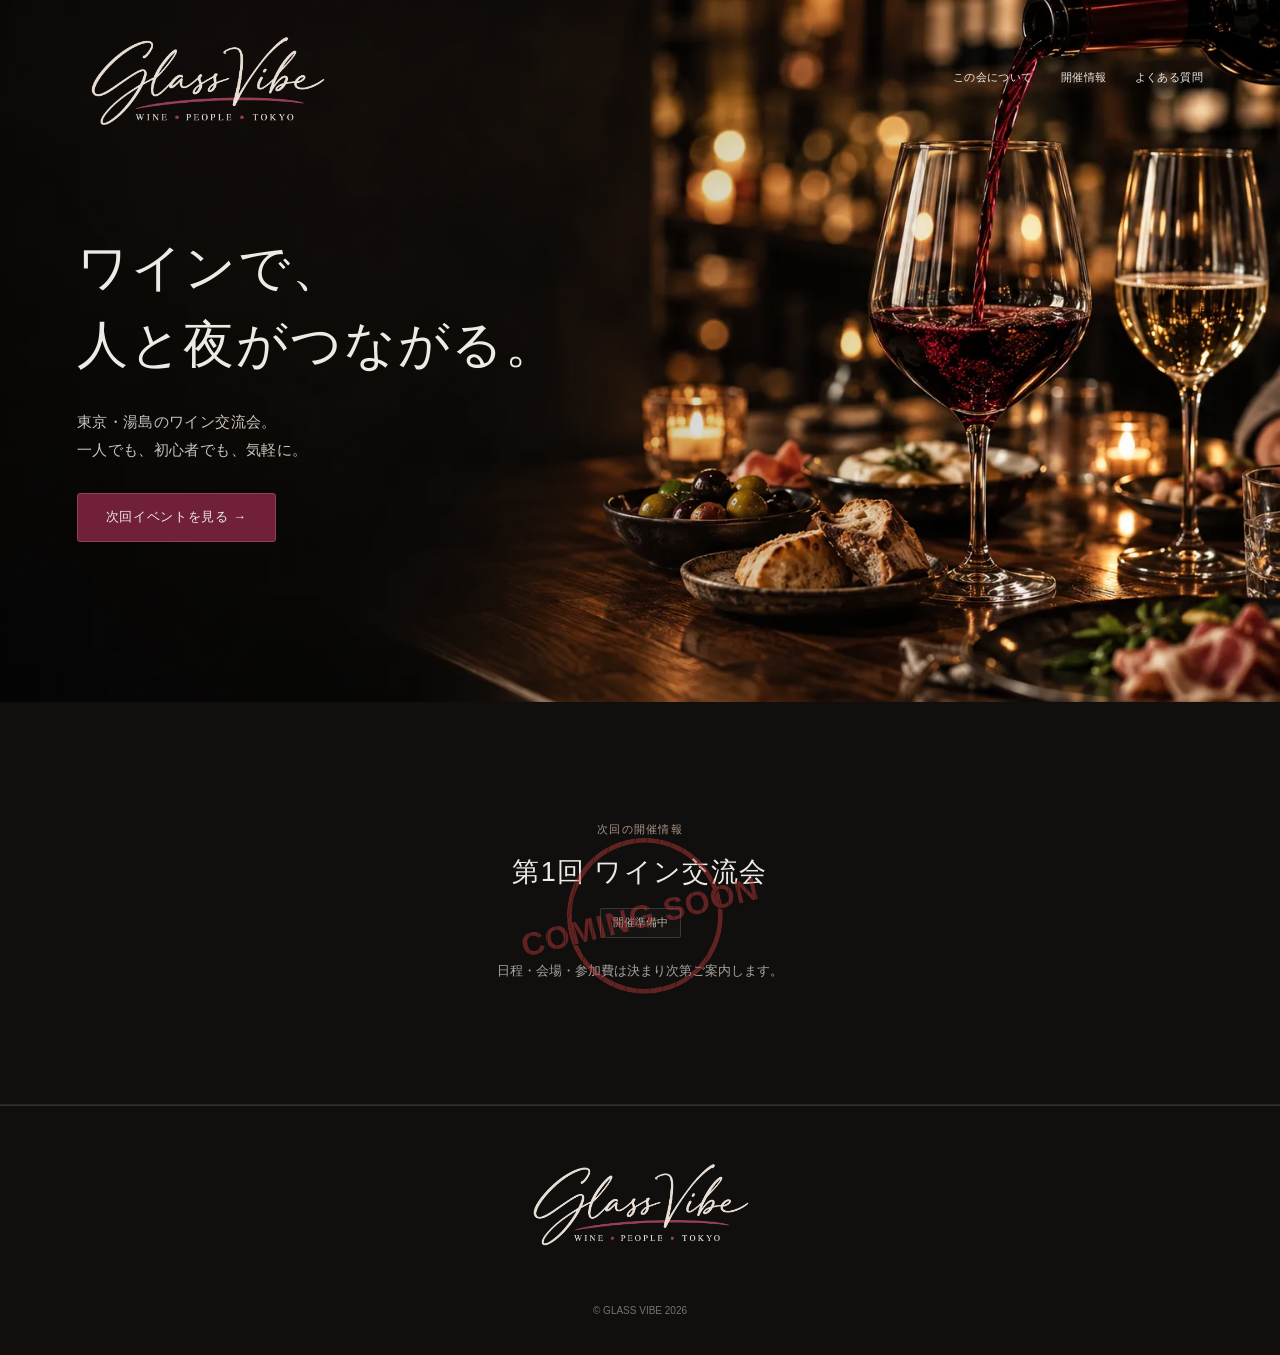
==== index.html @ 6ed811a8 "Add twelve-second five-photo hero film with mobile source and playback control" ====
<!doctype html>
<html lang="ja">
<head>
  <meta charset="utf-8">
  <meta name="viewport" content="width=device-width, initial-scale=1">
  <title>GLASS VIBE | Wine · People · Tokyo</title>
  <meta name="description" content="ワインをきっかけに、人と夜がつながる。東京発のワインコミュニティ「GLASS VIBE」。Wine, People, Tokyo.">
  <meta name="theme-color" content="#0B0B0C">
  <meta property="og:title" content="GLASS VIBE | Wine · People · Tokyo">
  <meta property="og:description" content="ワインをきっかけに、人と夜がつながる。東京発のワインコミュニティ「GLASS VIBE」。Wine, People, Tokyo.">
  <meta property="og:type" content="website">
  <meta property="og:site_name" content="GLASS VIBE">
  <meta property="og:url" content="https://jugged1984-sketch.github.io/glass-vibe/">
  <meta property="og:image" content="https://jugged1984-sketch.github.io/glass-vibe/assets/images/glass-vibe-social.jpg">
  <meta property="og:image:width" content="1200">
  <meta property="og:image:height" content="630">
  <meta property="og:image:alt" content="Glass Vibe — Wine · People · Tokyo。ワインと暖かな灯り。">
  <meta name="twitter:card" content="summary_large_image">
  <meta name="twitter:image" content="https://jugged1984-sketch.github.io/glass-vibe/assets/images/glass-vibe-social.jpg">
  <link rel="icon" href="assets/icons/favicon.svg" type="image/svg+xml">
  <link rel="stylesheet" href="styles.css?v=9ba8e5c15f">
  <script src="data/events.js?v=b53b542b74" defer></script>
  <script src="script.js?v=bb98aebdf2" defer></script>
</head>
<body>
  <a class="skip-link" href="#main">本文へ移動</a>
  <header class="site-header" id="top">
    <a class="header-wordmark" href="index.html" aria-label="GLASS VIBE ホーム">
      <img class="signature-logo" src="assets/logo/glass-vibe-signature.png?v=bbfdf1d940" alt="Glass Vibe — Wine · People · Tokyo" width="1774" height="887">
    </a>
    <nav class="desktop-nav" aria-label="メインナビゲーション">
      <a href="about.html">この会について</a><a href="#events">開催情報</a><a href="faq.html">よくある質問</a>
    </nav>
    <button class="menu-toggle" type="button" aria-expanded="false" aria-controls="mobile-menu"><span class="menu-button-label">MENU</span><i aria-hidden="true"></i></button>
    <nav class="mobile-menu" id="mobile-menu" aria-label="モバイルナビゲーション" hidden><p class="menu-caption">EXPLORE GLASS VIBE</p><a href="about.html"><span><small>01 / ABOUT</small><span>この会について</span></span><i aria-hidden="true">↗</i></a><a href="index.html#events"><span><small>02 / EVENT</small><span>開催情報</span></span><i aria-hidden="true">↗</i></a><a href="faq.html"><span><small>03 / FAQ</small><span>参加について</span></span><i aria-hidden="true">↗</i></a><p class="menu-note">WINE · PEOPLE · TOKYO</p></nav>
  </header>

  <main id="main">
    <section class="hero" aria-labelledby="hero-title">
      <div class="hero-art" role="img" aria-label="ワインと会話の時間をイメージした5つのシーン"><video class="hero-video" muted loop playsinline preload="metadata" poster="assets/images/wine-evening-mobile.webp" aria-hidden="true" data-desktop="assets/video/wine-stories.mp4" data-mobile="assets/video/wine-stories-mobile.mp4"></video></div><button class="video-toggle" type="button" aria-label="背景動画を一時停止" hidden>PAUSE Ⅱ</button>
      <div class="hero-content"><h1 class="jp-lead" id="hero-title">ワインで、<br>人と夜がつながる。</h1><p class="hero-description">東京・湯島のワイン交流会。<br>一人でも、初心者でも、気軽に。</p><div class="hero-actions"><a class="button" href="#events">次回イベントを見る →</a></div></div>
    </section>


    <section class="section event-section" id="events" aria-labelledby="event-heading">
      <div class="section-line"><p class="eyebrow">02 — NEXT EVENT</p><p class="micro">TOKYO / JAPAN</p></div>
      <div class="event-layout"><div class="event-photo" role="img" aria-label="グラスに注がれる赤ワインのイメージ"></div><div class="event-main"><p class="eyebrow">次回の開催情報</p><div class="event-announcement"><div class="coming-stamp" role="img" aria-label="COMING SOON"><span>COMING SOON</span></div><h2 id="event-heading">第1回 ワイン交流会</h2><div class="event-meta" id="event-meta"><p><span data-event="location">YUSHIMA / TOKYO</span></p></div><p class="status" data-event="status">開催準備中</p><p id="event-details" tabindex="-1">日程・会場・参加費は決まり次第ご案内します。</p></div></div></div></section>


  </main>

  <footer><div class="footer-brand"><a class="footer-home" href="index.html" aria-label="GLASS VIBE トップへ戻る"><img class="signature-logo" src="assets/logo/glass-vibe-signature.png?v=bbfdf1d940" alt="Glass Vibe — Wine · People · Tokyo" width="1774" height="887"></a></div><nav class="external-links" aria-label="関連リンク" data-slot="external-links"></nav><p class="copyright">© GLASS VIBE 2026</p></footer>
  <div class="mobile-bar"><a href="#events">次回イベントを見る →</a></div>
</body>
</html>
---- styles.css ----
:root{--black:#100f0e;--white:#f4ede2;--burgundy:#641329;--silver:#c7b8a5;--line:#ffffff26;--pad:clamp(24px,6vw,96px);--serif:Georgia,'Yu Mincho',serif;--jp:'Yu Mincho','Hiragino Mincho ProN',serif;--sans:'Yu Gothic',sans-serif}*{box-sizing:border-box}html{scroll-behavior:smooth;scroll-padding-top:30px}body{margin:0;background:var(--black);color:var(--white);font:16px/1.9 var(--sans)}a{color:inherit;text-decoration:none}button{font:inherit}img{max-width:100%}a:focus-visible,button:focus-visible{outline:2px solid #d6b78f;outline-offset:5px}.skip-link{position:fixed;z-index:100;top:8px;left:8px;background:#fff;color:#111;padding:10px;transform:translateY(-160%)}.skip-link:focus{transform:none}.site-header{position:absolute;z-index:30;top:0;width:100%;padding:30px var(--pad);display:flex;justify-content:space-between;align-items:center}.header-wordmark{display:flex;flex-direction:column;gap:5px}.header-wordmark span{font:30px/1.2 var(--serif);letter-spacing:.2em;text-transform:uppercase}.header-wordmark small{font:9px var(--serif);letter-spacing:.32em;color:#d8b38a}.desktop-nav{display:flex;gap:28px;font:11px var(--serif);letter-spacing:.12em}.desktop-nav a:hover,.text-link:hover{color:#e3bb91}.menu-toggle,.mobile-menu{display:none}.hero{position:relative;min-height:700px;height:85svh;max-height:920px;display:flex;align-items:center;padding:150px var(--pad) 80px;isolation:isolate}.hero-art{position:absolute;inset:0;z-index:-2;background:url('assets/images/wine-evening.webp') center 55%/cover no-repeat}.hero:after{content:'';position:absolute;inset:0;z-index:-1;background:linear-gradient(90deg,#09090966,transparent 85%)}.hero-content{max-width:850px}.eyebrow{font:11px var(--serif);letter-spacing:.32em;color:#d7ad82}.hero-content>.eyebrow{margin:0 0 30px}.jp-lead{font:400 clamp(36px,4.3vw,68px)/1.6 var(--jp);letter-spacing:.035em;margin:0 0 24px}.hero-description{font:18px/2 var(--jp);letter-spacing:.07em}.hero-actions{display:flex;gap:30px;align-items:center;margin-top:36px}.button{display:inline-flex;justify-content:center;align-items:center;min-height:54px;padding:12px 30px;border:1px solid #a05666;border-radius:5px;background:linear-gradient(110deg,#69132c,#440d1d);font:15px/1.6 var(--jp);letter-spacing:.07em;transition:background .2s,transform .2s}.button:hover{background:#82213d;transform:translateY(-2px)}.text-link{font:13px var(--jp);padding-bottom:8px;border-bottom:1px solid #bc9971}.welcome-strip{display:flex;background:#efe5d8;color:#45382d;padding:20px var(--pad);justify-content:center}.welcome-strip span{width:33.33%;text-align:center;font:14px var(--jp);letter-spacing:.12em}.welcome-strip span+span{border-left:1px solid #b9a58e}.section{padding:90px var(--pad);border-bottom:1px solid var(--line)}.section-line{display:flex;justify-content:space-between;align-items:center;margin-bottom:45px}.micro{font:10px var(--serif);letter-spacing:.2em;color:var(--silver)}.event-section{padding:0}.event-section>.section-line{display:none}.event-layout{display:grid;grid-template-columns:1fr 1fr;min-height:440px}.event-photo{background:url('assets/images/wine-evening.webp') 85% center/auto 145% no-repeat}.event-main{padding:60px clamp(28px,5vw,80px)}h2{font:400 clamp(32px,4vw,60px)/1.2 var(--serif);margin:20px 0 30px}h2 em{font-weight:400;color:#d2b18b}.event-main h2{font-size:clamp(29px,3vw,48px);letter-spacing:.05em}.event-meta{font:12px var(--serif);letter-spacing:.18em}.event-meta p{display:flex;gap:20px}.event-meta small{color:var(--silver)}.status{display:inline-block;border:1px solid #955266;border-radius:30px;padding:4px 18px;background:#52182a;font:12px/1.7 var(--jp)}#event-details{font:14px/2 var(--jp);color:#ddd1c2}.coming-soon-note{display:inline-block;border:1px solid #aa8b69;padding:10px 24px;font:13px/1.7 var(--jp);margin-top:12px;border-radius:4px}.about-grid,.founder-grid,.faq-grid{display:grid;grid-template-columns:1fr 1fr;gap:8vw}.jp-copy{max-width:530px;font-family:var(--jp)}.jp-copy p{margin:0 0 28px}.intro{font-size:24px}.experience-list{display:grid;grid-template-columns:repeat(3,1fr);gap:35px}.experience-row{padding:30px 0;border-top:1px solid var(--line)}.experience-row>span,.index,.scale,.role,.related{font-size:11px;letter-spacing:.15em;color:var(--silver)}.experience-row h3{font:42px var(--serif);margin:20px 0}.experience-row p,.style-list article>p:last-child{font:15px/2 var(--jp)}.orb{display:none}.styles>h2{max-width:700px}.style-list{display:grid;grid-template-columns:repeat(3,minmax(0,1fr));gap:40px}.style-list article{border-top:1px solid var(--line);padding-top:20px}.style-list h3{font:clamp(22px,2.6vw,40px) var(--serif);overflow-wrap:anywhere}.portrait{background:url('assets/images/wine-evening.webp') 90% center/cover;min-height:430px;display:flex;flex-direction:column;justify-content:end;padding:30px}.portrait span{font:60px var(--serif)}.portrait small{display:none}.founder-copy h2{font-size:45px}.founder blockquote{margin:30px 0;font:17px/2 var(--jp)}.past{display:none}.faq-grid>h2{margin-top:0}.faq-item{border-top:1px solid var(--line)}.faq-item:last-child{border-bottom:1px solid var(--line)}.faq-item h3{margin:0}.faq-item button{padding:22px 0;width:100%;border:0;background:none;color:var(--white);display:flex;text-align:left;justify-content:space-between;gap:20px;font-size:15px;cursor:pointer}.faq-item button span{flex-shrink:0}.faq-item button[aria-expanded=true] span{transform:rotate(45deg)}.faq-item [role=region]{font:14px/2 var(--jp);color:#cfc3b3;padding-bottom:18px}.instagram{display:none}.join{text-align:center;padding:90px var(--pad);background:radial-gradient(ellipse at center,#361520,#100f0e 75%)}.join h2{font-size:clamp(40px,6vw,70px)}.join .event-number{font:25px var(--serif);color:#c2a586}.join-sub,.tagline{font:italic 20px var(--serif)}.join .status{display:block;width:max-content;margin:30px auto}.join-copy>p:not([class]){font-family:var(--jp)}footer{padding:55px var(--pad);display:grid;grid-template-columns:2fr 1fr 1fr;gap:30px;border-top:1px solid var(--line)}.footer-brand p{font:25px var(--serif);letter-spacing:.15em}.footer-brand span,.footer-brand em{display:block;color:var(--silver);font:12px/2 var(--serif)}footer nav{display:flex;flex-direction:column;gap:10px;font:11px/1.8 var(--serif);letter-spacing:.1em}.copyright{grid-column:1/-1;color:var(--silver);font-size:11px}.mobile-bar{display:none}.sr-only{position:absolute;width:1px;height:1px;overflow:hidden;clip:rect(0,0,0,0)}[hidden]{display:none!important}section{scroll-margin-top:20px}
@media(max-width:800px){body{padding-bottom:76px}.site-header{padding:24px;height:90px}.header-wordmark span{font-size:23px}.header-wordmark small{font-size:7px}.desktop-nav{display:none}.menu-toggle{display:flex;align-items:center;gap:8px;background:none;border:0;color:var(--white);font-size:10px;min-height:44px}.menu-toggle i{width:23px;height:14px;border-block:1px solid currentColor}.mobile-menu{display:flex;position:fixed;inset:90px 0 76px;background:#100f0efa;padding:30px;flex-direction:column;gap:22px;overflow:auto;font:24px var(--serif)}.hero{height:auto;max-height:none;min-height:740px;padding:360px 24px 42px;align-items:end}.hero-art{background-position:76% top;background-size:auto 65%}.hero:after{background:linear-gradient(0deg,#100f0e 15%,#100f0ef2 37%,#100f0e00 80%)}.hero-content>.eyebrow{display:none}.jp-lead{font-size:clamp(28px,7.8vw,47px);line-height:1.6;margin-bottom:18px;letter-spacing:0}.hero-description{font-size:14px;letter-spacing:.025em}.hero-actions{flex-direction:column;gap:22px;margin-top:25px;align-items:stretch}.hero-actions .text-link{align-self:center}.welcome-strip{padding:20px 10px}.welcome-strip span{font-size:11px;letter-spacing:.02em}.section{padding:65px 24px}.section-line{margin-bottom:35px}.micro{display:none}.event-section{padding:0}.event-layout{display:block}.event-photo{height:220px;background-size:cover;background-position:80% 67%}.event-main{padding:35px 24px 45px}.event-main h2{font-size:30px}.about-grid,.founder-grid,.faq-grid{display:block}.about h2{font-size:40px;margin:0 0 35px}.intro{font-size:21px}.experience-list,.style-list{display:block}.experience-row{padding:25px 0}.experience-row h3{font-size:36px}.style-list article{padding-bottom:25px}.style-list h3{font-size:32px}.portrait{min-height:250px;margin-bottom:35px}.founder-copy h2{font-size:36px}.faq-grid>h2{font-size:40px;margin-bottom:35px}.join{padding:70px 24px}.join h2{font-size:48px}footer{display:block;padding:35px 24px}footer nav{margin:30px 0}.mobile-bar{display:block;position:fixed;z-index:50;bottom:0;left:0;right:0;padding:10px 16px calc(10px + env(safe-area-inset-bottom));background:#100f0ef5;border-top:1px solid var(--line)}.mobile-bar>a{display:block;text-align:center;padding:13px;border:1px solid #9b485e;border-radius:5px;background:linear-gradient(110deg,#69132c,#440d1d);font:14px/1.6 var(--jp)}.button{width:100%;padding-inline:16px}.eyebrow{font-size:10px}h2{overflow-wrap:anywhere}}
@media(prefers-reduced-motion:reduce){html{scroll-behavior:auto}*{transition:none!important}}

/* Approved signature identity — concept 06 */
.signature-logo{display:block;width:260px;height:auto;max-width:100%;object-fit:contain}.header-wordmark{width:260px}.site-header{padding-top:12px;padding-bottom:12px}.footer-brand .signature-logo{width:300px;margin-bottom:10px}@media(max-width:800px){.header-wordmark{width:200px}.signature-logo{width:200px}.site-header{height:106px;padding-top:0;padding-bottom:0}.mobile-menu{top:106px}.footer-brand .signature-logo{width:260px}}

/* Simplified homepage */
.hero{height:78svh;min-height:610px;max-height:780px}.hero-actions{margin-top:28px}.hero-description{font-size:17px}.event-layout{grid-template-columns:1fr;min-height:0}.event-photo{display:none}.event-main{padding:48px var(--pad);max-width:900px}.event-main h2{font:400 32px/1.5 var(--jp);margin:14px 0}.event-meta{display:none}.event-main .status{margin:0 0 8px}.simple-about{max-width:790px}.simple-about h2,.faq-grid>h2{font:400 28px/1.6 var(--jp)}.simple-about>p{font:16px/2.1 var(--jp)}.simple-about .host-line{font:13px/2 var(--sans);color:var(--silver);margin-top:28px}.section{padding-top:60px;padding-bottom:60px}.faq-grid{grid-template-columns:1fr 2fr;gap:5vw}.copyright{margin-bottom:0}footer{padding-top:35px;padding-bottom:35px}@media(max-width:800px){.hero{height:auto;min-height:650px;padding-top:315px;padding-bottom:40px}.hero-description{font-size:14px}.hero-actions{margin-top:23px}.section{padding-top:42px;padding-bottom:42px}.event-main{padding:35px 24px}.event-main h2{font-size:25px}.simple-about h2,.faq-grid>h2{font-size:24px}.simple-about>p{font-size:15px}.simple-about br{display:none}.faq-grid{display:block}.faq-grid>h2{margin-bottom:25px}.desktop-nav{gap:20px}}

/* Contemporary typography and lighter interaction surfaces */
:root{--sans:"Helvetica Neue",Arial,"Hiragino Kaku Gothic ProN","Yu Gothic UI",Meiryo,sans-serif;--jp:var(--sans);--white:#eeeae5;--silver:#a5a09a;--burgundy:#6e2139}body{font-weight:400;-webkit-font-smoothing:antialiased}.jp-lead{font-family:var(--sans);font-weight:300;font-size:clamp(32px,4vw,60px);letter-spacing:.035em;line-height:1.5}.hero-description{font:400 15px/1.9 var(--sans);color:#c9c4bf;letter-spacing:.025em}.button,.mobile-bar>a{font-family:var(--sans);font-weight:400;letter-spacing:.05em;background:#702039;border-color:#914058;border-radius:3px}.button{font-size:13px;min-height:48px;padding:13px 28px}.desktop-nav,footer nav{font-family:var(--sans);font-size:11px;letter-spacing:.04em}.simple-about h2,.faq-grid>h2{font:400 25px/1.5 var(--sans);letter-spacing:.01em}.section-kicker{display:block;color:#a8968a;font:500 10px/1.5 var(--sans);letter-spacing:.22em;margin-bottom:14px}.simple-about>p{font:400 15px/2 var(--sans);color:#c8c3bd}.simple-about .host-line{font-size:11px;color:#938e89}.faq-item{border-color:#ffffff19}.faq-item:last-child{border-color:#ffffff19}.faq-item button{font:400 14px/1.8 var(--sans);padding:24px 0;letter-spacing:.015em;color:#dedbd6;align-items:center}.faq-item button:hover{color:#fff}.faq-item button span{position:relative;display:block;flex:0 0 16px;width:16px;height:16px;overflow:hidden;font-size:0;transition:transform .2s;color:#a7978d}.faq-item button span:before,.faq-item button span:after{content:'';position:absolute;background:currentColor;left:2px;top:7px;width:12px;height:1px}.faq-item button span:after{transform:rotate(90deg)}.faq-item button[aria-expanded=true] span{transform:rotate(45deg)}.faq-item [role=region]{font:400 13px/1.95 var(--sans);color:#a9a39b;padding:0 25px 22px 0}.event-main h2{font:400 27px/1.5 var(--sans)}.event-main>.eyebrow{font:400 11px/1.5 var(--sans);letter-spacing:.12em;color:#aa968a}.status{font:400 11px/1.6 var(--sans);background:#ffffff06;border:1px solid #ffffff26;color:#bdb1a6;padding:5px 12px;border-radius:2px}#event-details{font:400 13px/1.9 var(--sans);color:#a9a39c}.section{border-color:#ffffff16}.mobile-bar{background:#100f0ef5;border-top-color:#ffffff14}.mobile-bar>a{font-size:12px;padding:12px;min-height:44px;display:flex;align-items:center;justify-content:center}.copyright{font-size:10px;color:#77736e}.signature-logo{opacity:.96}@media(max-width:800px){.jp-lead{font-size:clamp(28px,7.5vw,42px);font-weight:300;line-height:1.6}.hero-description{font-size:13px;line-height:1.9}.simple-about h2,.faq-grid>h2{font-size:22px;font-weight:400}.simple-about>p{font-size:13px;line-height:2}.faq-item button{font-size:13px;font-weight:400;line-height:1.85;padding:23px 0;gap:20px}.faq-item [role=region]{font-size:12px}.faq-grid>h2{margin-bottom:28px}.event-main h2{font-size:23px}.section-kicker{font-size:9px;margin-bottom:12px}.section{padding:48px 26px}.mobile-bar{padding:10px 20px calc(10px + env(safe-area-inset-bottom))}.event-main{padding:38px 26px}}

/* Footer refinement */
.footer-brand .signature-logo{width:240px}footer .footer-navigation{gap:0;min-width:230px}footer .footer-navigation a{display:flex;align-items:center;justify-content:space-between;gap:24px;padding:16px 0;border-bottom:1px solid #ffffff16;transition:color .2s,border-color .2s}footer .footer-navigation a:first-child{border-top:1px solid #ffffff16}.footer-link-label{display:flex;align-items:center;gap:22px}.footer-link-label small{width:45px;color:#8f8177;font:400 9px/1.5 var(--sans);letter-spacing:.16em}.footer-link-label>span{font:400 12px/1.8 var(--sans);letter-spacing:.04em;color:#c9c4be}.footer-navigation a>span:last-child{font-size:15px;color:#9d8a7a;transition:transform .2s}.footer-navigation a:hover{border-color:#ffffff45}.footer-navigation a:hover>span:last-child{transform:translate(2px,-2px)}@media(max-width:800px){.footer-brand .signature-logo{width:208px}.footer-brand{margin-bottom:28px}footer .footer-navigation{margin:0 0 28px;max-width:360px}.footer-link-label>span{font-size:11px}.footer-link-label small{font-size:9px}.copyright{font-size:9px;line-height:1.8}}

/* Centered footer and dedicated FAQ navigation */
.footer-brand{display:flex;justify-content:center;align-items:center}.footer-brand .signature-logo{margin-inline:auto}footer{grid-template-columns:1fr;gap:20px}.footer-navigation{width:100%;max-width:480px;margin-inline:auto!important}.copyright{text-align:center}.faq-page{padding-top:150px;min-height:65vh}.faq-page .faq{border-top:1px solid var(--line)}.back-link{display:inline-block;margin:0 var(--pad) 35px;font:11px var(--sans);letter-spacing:.14em;color:var(--silver)}.menu-toggle{position:relative;z-index:61}.site-header:has(.menu-toggle[aria-expanded=true]){position:fixed;background:#100f0e;border-bottom:1px solid #ffffff12}.mobile-menu{z-index:60;background:#100f0e;font-family:var(--sans);padding:36px 26px 28px;gap:0}.menu-caption{font:400 9px/1.7 var(--sans);letter-spacing:.2em;color:#8f8177;margin:0 0 30px}.mobile-menu>a{display:flex;align-items:center;justify-content:space-between;border-top:1px solid #ffffff1b;padding:23px 0;gap:20px}.mobile-menu>a:nth-last-of-type(1){border-bottom:1px solid #ffffff1b}.mobile-menu>a>span{display:flex;flex-direction:column;gap:9px}.mobile-menu small{font:400 9px/1.5 var(--sans);letter-spacing:.17em;color:#968779}.mobile-menu a span span{font:400 18px/1.6 var(--sans);letter-spacing:.025em}.mobile-menu i{font:400 21px var(--sans);color:#a38f7f}.menu-note{margin-top:auto;padding-top:40px;font:400 9px/1.8 var(--sans);letter-spacing:.21em;color:#746b63}.menu-toggle[aria-expanded=true] i{height:1px;border:0;background:currentColor;transform:rotate(45deg)}.menu-toggle[aria-expanded=true] i:before{content:'';display:block;width:23px;height:1px;background:currentColor;transform:rotate(90deg)}@media(max-width:800px){.faq-page{padding-top:125px}.back-link{margin-left:26px;margin-bottom:25px}.footer-brand{margin-bottom:15px}footer{padding-top:38px;padding-bottom:30px}.mobile-menu{inset:106px 0 0;padding-bottom:100px}.mobile-menu a:hover{color:#fff;background:#ffffff03}}

.faq-grid>h1{font:400 25px/1.5 var(--sans);letter-spacing:.01em;margin:0 0 28px}@media(max-width:800px){.faq-grid>h1{font-size:22px}}

/* One event action on mobile: use the persistent bottom button. */
@media(max-width:800px){.hero-actions{display:none}}

.about-page .simple-about h1{font:400 25px/1.5 var(--sans);letter-spacing:.01em;margin:0 0 28px}.about-page .about{border-top:1px solid var(--line)}@media(max-width:800px){.about-page .simple-about h1{font-size:22px}}

/* Ink-stamp announcement */
.coming-stamp{position:relative;display:flex;align-items:center;justify-content:center;width:158px;height:108px;margin:20px 0 25px;color:#b93939;transform:rotate(-12deg);isolation:isolate}.coming-stamp:before{content:'';position:absolute;z-index:-1;width:102px;height:102px;left:28px;top:0;border:4px solid currentColor;border-radius:50%;mask-image:repeating-linear-gradient(117deg,#000 0 6px,#0009 6px 7px,#000 7px 12px)}.coming-stamp span{display:block;background:var(--black);padding:3px 0;font:900 22px/1.2 Impact,'Arial Narrow',var(--sans);letter-spacing:.025em;white-space:nowrap;mask-image:repeating-linear-gradient(105deg,#000 0 4px,#000a 4px 5px,#000 5px 9px)}@media(max-width:800px){.coming-stamp{width:144px;height:96px;margin:20px 0 23px}.coming-stamp:before{width:92px;height:92px;left:26px}.coming-stamp span{font-size:20px}}

/* Stamp overlays the complete event announcement. */
.event-announcement{position:relative;isolation:isolate;max-width:650px}.event-announcement .coming-stamp{position:absolute;z-index:2;left:50%;top:50%;width:230px;height:156px;margin:0;transform:translate(-50%,-50%) rotate(-14deg);opacity:.48;pointer-events:none}.event-announcement .coming-stamp:before{width:146px;height:146px;left:42px;border-width:5px}.event-announcement .coming-stamp span{font-size:32px;background:transparent;text-shadow:0 1px #100f0e}.event-announcement h2,.event-announcement #event-details,.event-announcement .status{position:relative;z-index:1}@media(max-width:800px){.event-announcement .coming-stamp{width:210px;height:142px}.event-announcement .coming-stamp:before{width:134px;height:134px;left:38px}.event-announcement .coming-stamp span{font-size:29px}}

/* Center the next-event announcement on every screen. */
.event-main{text-align:center;margin-inline:auto;width:100%}.event-announcement{margin-inline:auto}.event-main .event-meta p{justify-content:center}

/* About: readable editorial story */
.about-story{margin-inline:auto;max-width:720px}.about-page .about-story h1{font:300 clamp(30px,4vw,48px)/1.6 var(--sans);letter-spacing:.025em;margin-bottom:28px}.about-story .about-intro{font-size:18px;color:#ebe5de;line-height:2}.about-story>p,.about-chapter>p{max-width:650px}.about-chapter{margin-top:52px;padding-top:36px;border-top:1px solid #ffffff17}.about-chapter h2{font:400 24px/1.6 var(--sans);margin:14px 0 22px;letter-spacing:.015em}.about-story .host-name{font:400 25px/1.7 var(--sans);color:#eee8e0;margin-bottom:4px}.host-name span{font:400 10px var(--sans);letter-spacing:.15em;color:#9c9085;margin-left:18px}.about-story .host-credential{font-size:12px;color:#b9a696;margin-top:0;margin-bottom:24px}.profile-link{display:flex;justify-content:space-between;align-items:center;max-width:340px;border-bottom:1px solid #9e8372;padding:16px 0;margin-top:24px;font:400 13px var(--sans);letter-spacing:.04em}.profile-link:hover{color:#d7b397}.about-next .text-link{display:inline-block;margin-top:15px}@media(max-width:800px){.about-story .about-intro{font-size:15px}.about-chapter{margin-top:36px;padding-top:28px}.about-chapter h2{font-size:20px}.about-story .host-name{font-size:23px}.about-story .host-credential{font-size:11px}.host-name span{display:block;margin:5px 0 12px}.about-story .profile-link{font-size:12px}}

/* Participation guide */
.participation-inner{max-width:760px;margin-inline:auto}.participation h1{font:300 clamp(28px,4vw,42px)/1.5 var(--sans);margin:12px 0 24px}.participation-lead{font:400 15px/2 var(--sans);color:#c7c1ba}.participation-flow{margin:42px 0 50px;padding:28px;border:1px solid #ffffff18;background:#ffffff02}.participation-flow h2,.faq-category>h2{font:400 19px/1.6 var(--sans);margin:0 0 24px}.participation-flow ol{list-style:none;padding:0;margin:0;display:grid;gap:22px}.participation-flow li{display:flex;gap:20px}.participation-flow li>span{font:400 11px/1.8 var(--sans);color:#a58c7b;letter-spacing:.1em}.participation-flow h3{font:400 14px/1.6 var(--sans);margin:0 0 5px}.participation-flow li p{font:400 12px/1.9 var(--sans);color:#aaa39b;margin:0}.preparation-note{font-size:11px;color:#a58c7b;margin:25px 0 0}.faq-category{margin-top:44px}.faq-category>h2{color:#b6a494;font-size:15px;margin-bottom:18px}.participation-next{margin-top:45px;border-top:1px solid #ffffff18;padding-top:28px;font-size:13px;color:#b9b1a7}.participation-next .text-link{display:inline-block;padding:12px 0}.participation .faq-item [role=region] p{margin:0}@media(max-width:800px){.participation-lead{font-size:13px}.participation-flow{padding:23px 20px;margin:30px 0 38px}.participation-flow h2{font-size:17px}.participation-flow h3{font-size:13px}.faq-category{margin-top:34px}.faq-category>h2{font-size:14px}.participation .faq-item button{font-size:13px}.participation-next{font-size:12px}}

/* Compact mobile hero: reveal the introduction sooner. */
@media(max-width:800px){.hero{min-height:0;height:auto;padding-top:280px;padding-bottom:32px}.hero-art{background-image:url('assets/images/wine-evening-mobile.webp');background-size:cover;background-position:76% 35%}.hero:after{background:linear-gradient(0deg,#100f0e 0%,#100f0ef5 29%,#100f0e55 58%,transparent 83%)}.jp-lead{font-size:clamp(28px,7.2vw,38px);margin-bottom:14px}.hero-description{margin:0;font-size:13px;line-height:1.9}}@media(max-width:800px) and (max-height:700px){.hero{padding-top:220px}}

/* Twelve-second, silent photographic film. */
.hero-video{width:100%;height:100%;object-fit:cover;object-position:70% center;opacity:0;transition:opacity .6s}.hero-video.is-playing{opacity:1}.video-toggle{position:absolute;right:var(--pad);bottom:22px;z-index:3;border:1px solid #ffffff30;background:#100f0e66;color:#d5c9bb;padding:8px 12px;font:400 9px/1.6 var(--sans);letter-spacing:.12em;cursor:pointer;border-radius:2px}.video-toggle:hover{background:#100f0eb3}@media(max-width:800px){.hero-video{object-position:center 35%}.video-toggle{right:24px;top:115px;bottom:auto;font-size:8px;padding:7px 10px}}@media(prefers-reduced-motion:reduce){.hero-video{transition:none}}
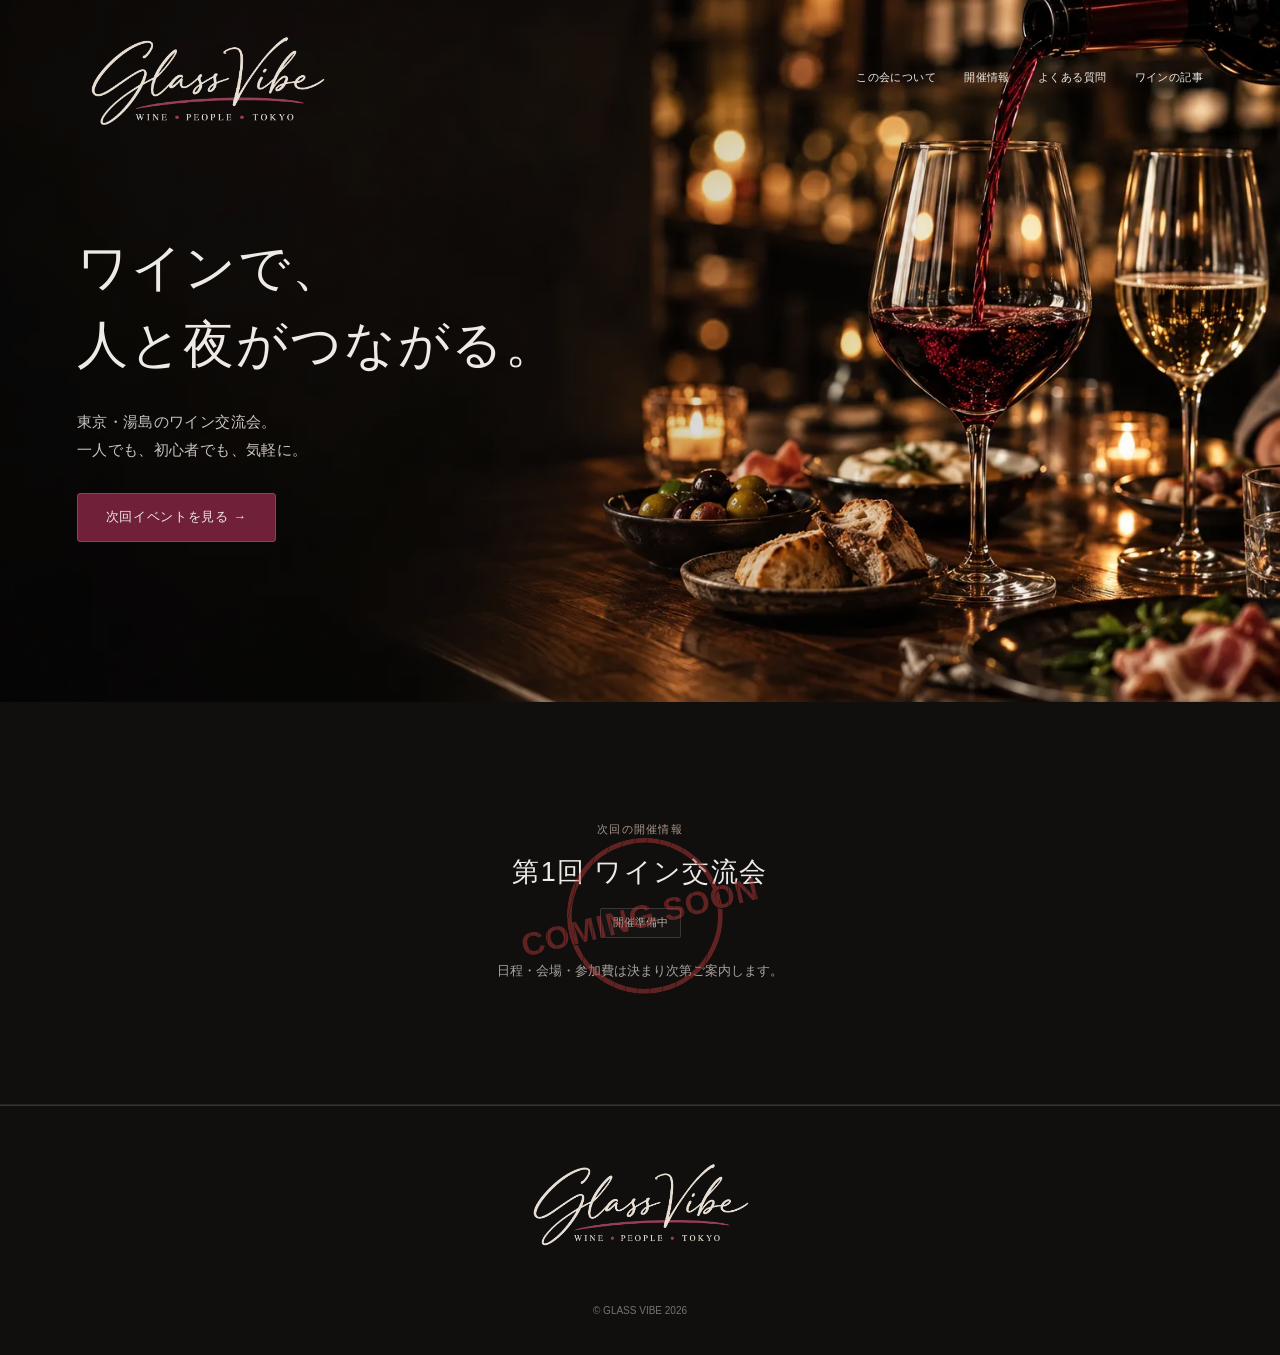
==== commit 99d84d0e: "Add three illustrated budget wine guides and journal navigation" ====
--- a/index.html
+++ b/index.html
@@ -18,9 +18,9 @@
   <meta name="twitter:card" content="summary_large_image">
   <meta name="twitter:image" content="https://jugged1984-sketch.github.io/glass-vibe/assets/images/glass-vibe-social.jpg">
   <link rel="icon" href="assets/icons/favicon.svg" type="image/svg+xml">
-  <link rel="stylesheet" href="styles.css?v=9ba8e5c15f">
-  <script src="data/events.js?v=b53b542b74" defer></script>
-  <script src="script.js?v=bb98aebdf2" defer></script>
+  <link rel="stylesheet" href="styles.css?v=8ff826a2d8">
+  <script src="data/events.js?v=25e1cbbc35" defer></script>
+  <script src="script.js?v=a0c70f0af5" defer></script>
 </head>
 <body>
   <a class="skip-link" href="#main">本文へ移動</a>
@@ -30,14 +30,14 @@
     </a>
     <nav class="desktop-nav" aria-label="メインナビゲーション">
       <a href="about.html">この会について</a><a href="#events">開催情報</a><a href="faq.html">よくある質問</a>
-    </nav>
+    <a href="articles.html">ワインの記事</a></nav>
     <button class="menu-toggle" type="button" aria-expanded="false" aria-controls="mobile-menu"><span class="menu-button-label">MENU</span><i aria-hidden="true"></i></button>
-    <nav class="mobile-menu" id="mobile-menu" aria-label="モバイルナビゲーション" hidden><p class="menu-caption">EXPLORE GLASS VIBE</p><a href="about.html"><span><small>01 / ABOUT</small><span>この会について</span></span><i aria-hidden="true">↗</i></a><a href="index.html#events"><span><small>02 / EVENT</small><span>開催情報</span></span><i aria-hidden="true">↗</i></a><a href="faq.html"><span><small>03 / FAQ</small><span>参加について</span></span><i aria-hidden="true">↗</i></a><p class="menu-note">WINE · PEOPLE · TOKYO</p></nav>
+    <nav class="mobile-menu" id="mobile-menu" aria-label="モバイルナビゲーション" hidden><p class="menu-caption">EXPLORE GLASS VIBE</p><a href="about.html"><span><small>01 / ABOUT</small><span>この会について</span></span><i aria-hidden="true">↗</i></a><a href="index.html#events"><span><small>02 / EVENT</small><span>開催情報</span></span><i aria-hidden="true">↗</i></a><a href="faq.html"><span><small>03 / FAQ</small><span>参加について</span></span><i aria-hidden="true">↗</i></a><a href="articles.html"><span><small>04 / JOURNAL</small><span>ワインの記事</span></span><i aria-hidden="true">↗</i></a><p class="menu-note">WINE · PEOPLE · TOKYO</p></nav>
   </header>
 
   <main id="main">
     <section class="hero" aria-labelledby="hero-title">
-      <div class="hero-art" role="img" aria-label="ワインと会話の時間をイメージした5つのシーン"><video class="hero-video" muted loop playsinline preload="metadata" poster="assets/images/wine-evening-mobile.webp" aria-hidden="true" data-desktop="assets/video/wine-stories.mp4" data-mobile="assets/video/wine-stories-mobile.mp4"></video></div><button class="video-toggle" type="button" aria-label="背景動画を一時停止" hidden>PAUSE Ⅱ</button>
+      <div class="hero-art" role="img" aria-label="ワインと会話の時間をイメージした4つのシーン"><video class="hero-video" muted loop playsinline preload="metadata" poster="assets/images/wine-evening-mobile.webp" aria-hidden="true" data-desktop="assets/video/wine-stories.mp4?v=7e991873b3" data-mobile="assets/video/wine-stories-mobile.mp4?v=1e1e1b1fbd"></video></div><button class="video-toggle" type="button" aria-label="背景動画を一時停止" hidden>PAUSE Ⅱ</button>
       <div class="hero-content"><h1 class="jp-lead" id="hero-title">ワインで、<br>人と夜がつながる。</h1><p class="hero-description">東京・湯島のワイン交流会。<br>一人でも、初心者でも、気軽に。</p><div class="hero-actions"><a class="button" href="#events">次回イベントを見る →</a></div></div>
     </section>
 
--- a/styles.css
+++ b/styles.css
@@ -44,3 +44,6 @@
 
 /* Twelve-second, silent photographic film. */
 .hero-video{width:100%;height:100%;object-fit:cover;object-position:70% center;opacity:0;transition:opacity .6s}.hero-video.is-playing{opacity:1}.video-toggle{position:absolute;right:var(--pad);bottom:22px;z-index:3;border:1px solid #ffffff30;background:#100f0e66;color:#d5c9bb;padding:8px 12px;font:400 9px/1.6 var(--sans);letter-spacing:.12em;cursor:pointer;border-radius:2px}.video-toggle:hover{background:#100f0eb3}@media(max-width:800px){.hero-video{object-position:center 35%}.video-toggle{right:24px;top:115px;bottom:auto;font-size:8px;padding:7px 10px}}@media(prefers-reduced-motion:reduce){.hero-video{transition:none}}
+
+/* Wine journal */
+.journal-page{padding-top:145px}.journal-article{max-width:960px;margin:auto;padding:25px var(--pad) 70px}.journal-article h1{font:400 clamp(27px,3.2vw,42px)/1.65 var(--sans);letter-spacing:.015em;margin:16px 0 25px}.journal-article h2{font:400 23px/1.65 var(--sans);margin:42px 0 20px}.journal-article p{font:400 14px/2.1 var(--sans);color:#c8c1b9}.journal-date,.journal-article .source-note{font-size:11px;color:#9c948b}.price-note{border:1px solid #ffffff1b;padding:18px 22px;margin:28px 0}.price-note p{font-size:12px;margin:0}.journal-toc{padding:20px 24px;background:#ffffff04;border-block:1px solid #ffffff17}.journal-toc h2{font-size:15px;margin:0 0 15px}.journal-toc ol{padding-left:20px;font-size:12px;line-height:2.1;color:#bdb4aa}.journal-toc a:hover{color:#fff}.wine-entry{display:grid;grid-template-columns:160px minmax(0,1fr);gap:28px;padding:35px 0;border-bottom:1px solid #ffffff1c;scroll-margin-top:25px}.wine-entry figure{margin:0;align-self:start}.wine-entry img{display:block;width:100%;height:260px;object-fit:contain;background:#fff;border-radius:3px}.wine-entry figcaption{font-size:9px;color:#8e857c;margin-top:9px;line-height:1.7}.wine-entry figcaption a{text-decoration:underline}.journal-article .wine-entry h2{font-size:20px;margin:4px 0 12px;overflow-wrap:anywhere}.wine-number{font-size:10px;letter-spacing:.17em;color:#b3967d}.journal-article .wine-spec{font-size:11px;color:#b5a18c;margin:0 0 12px}.wine-price{font-size:17px;color:#f3e3cf}.wine-detail{border-left:2px solid #6c283d;padding-left:14px;margin-top:15px}.wine-detail p{font-size:12px;margin:6px 0}.source-link{display:inline-block;font-size:11px;color:#c6a68c;border-bottom:1px solid #795f4c;margin-top:12px}.journal-links{display:flex;flex-wrap:wrap;gap:12px;margin:28px 0}.journal-links a{font-size:12px;border:1px solid #ffffff24;padding:10px 15px}.journal-cta{padding:26px;margin-top:45px;background:#54203322;border:1px solid #8d4b5b55}.journal-cta h2{margin-top:0}.journal-cta a{text-decoration:underline;text-underline-offset:5px}.journal-grid{display:grid;gap:20px}.journal-card{display:block;border:1px solid #ffffff22;padding:24px}.journal-card h2{margin:10px 0;font-size:22px}.journal-card:hover{border-color:#b58c70}.journal-card p{margin-bottom:0}@media(max-width:800px){.journal-page{padding-top:125px}.journal-article{padding:15px 24px 45px}.journal-article h1{font-size:25px;line-height:1.65}.journal-article h2{font-size:21px}.journal-article p{font-size:13px}.wine-entry{grid-template-columns:90px minmax(0,1fr);gap:17px;padding:28px 0}.wine-entry img{height:190px}.journal-article .wine-entry h2{font-size:17px;line-height:1.7}.journal-article .wine-spec{font-size:10px}.wine-price{font-size:16px}.wine-detail{grid-column:1/-1}.wine-entry figcaption{font-size:8px}.journal-article .wine-detail p{font-size:11px}.journal-card h2{font-size:20px}.price-note{padding:16px}.journal-toc{padding:18px}.journal-cta{padding:20px}}
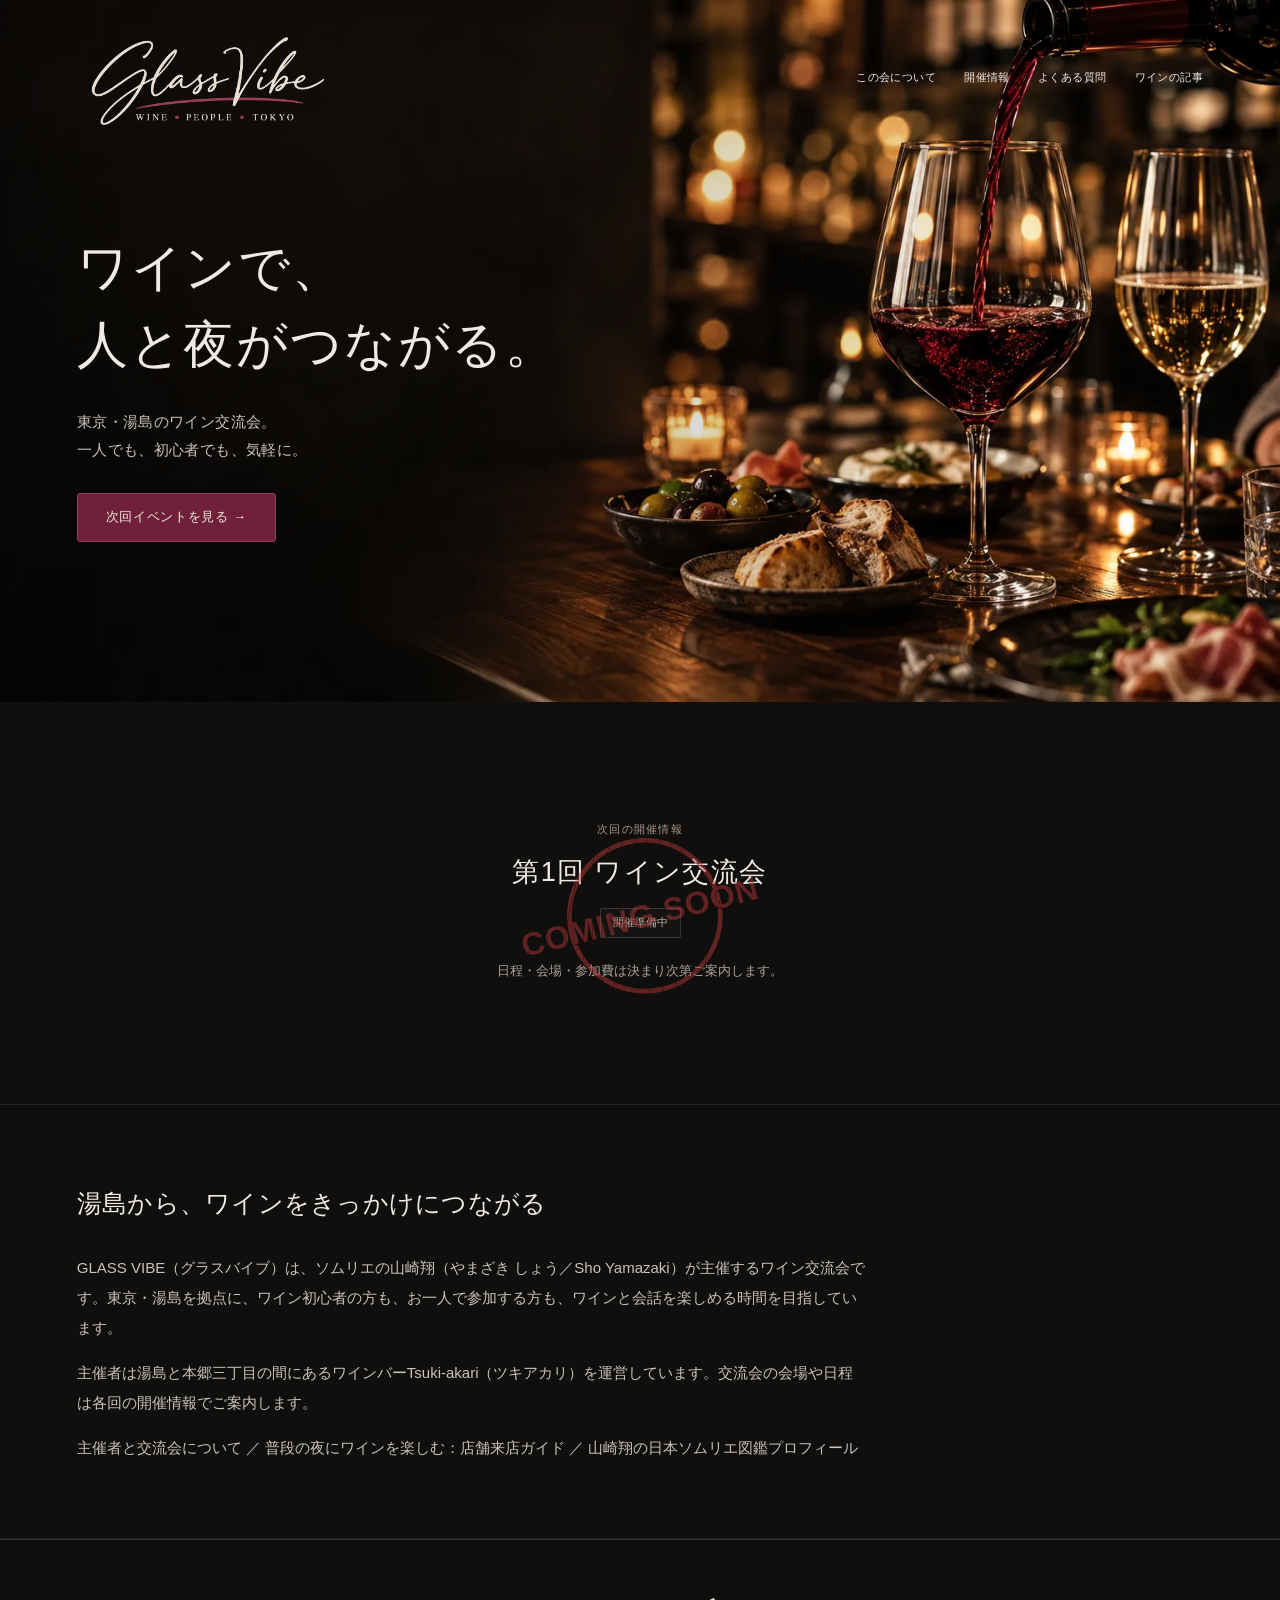
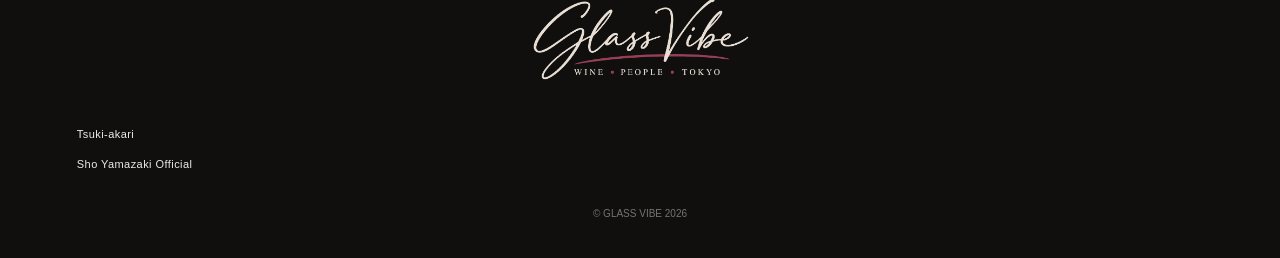
==== commit 7236f790: "Unify Glass Vibe canonical URLs and host identity for local discovery" ====
--- a/index.html
+++ b/index.html
@@ -3,25 +3,26 @@
 <head>
   <meta charset="utf-8">
   <meta name="viewport" content="width=device-width, initial-scale=1">
-  <title>GLASS VIBE | Wine · People · Tokyo</title>
-  <meta name="description" content="ワインをきっかけに、人と夜がつながる。東京発のワインコミュニティ「GLASS VIBE」。Wine, People, Tokyo.">
+  <title>GLASS VIBE｜湯島・本郷エリア発のワイン交流会</title>
+  <meta name="description" content="ソムリエ山崎翔（やまざきしょう）が主催するGLASS VIBE。東京・湯島を拠点に、初心者や一人参加でもワインと会話を楽しめる交流会。開催情報を案内します。">
   <meta name="theme-color" content="#0B0B0C">
-  <meta property="og:title" content="GLASS VIBE | Wine · People · Tokyo">
-  <meta property="og:description" content="ワインをきっかけに、人と夜がつながる。東京発のワインコミュニティ「GLASS VIBE」。Wine, People, Tokyo.">
+  <meta property="og:title" content="GLASS VIBE｜湯島・本郷エリア発のワイン交流会">
+  <meta property="og:description" content="ソムリエ山崎翔（やまざきしょう）が主催するGLASS VIBE。東京・湯島を拠点に、初心者や一人参加でもワインと会話を楽しめる交流会。開催情報を案内します。">
   <meta property="og:type" content="website">
   <meta property="og:site_name" content="GLASS VIBE">
-  <meta property="og:url" content="https://jugged1984-sketch.github.io/glass-vibe/">
-  <meta property="og:image" content="https://jugged1984-sketch.github.io/glass-vibe/assets/images/glass-vibe-social.jpg">
+  <meta property="og:url" content="https://glassvibe.tokyo/">
+  <meta property="og:image" content="https://glassvibe.tokyo/assets/images/glass-vibe-social.jpg">
   <meta property="og:image:width" content="1200">
   <meta property="og:image:height" content="630">
   <meta property="og:image:alt" content="Glass Vibe — Wine · People · Tokyo。ワインと暖かな灯り。">
   <meta name="twitter:card" content="summary_large_image">
-  <meta name="twitter:image" content="https://jugged1984-sketch.github.io/glass-vibe/assets/images/glass-vibe-social.jpg">
+  <meta name="twitter:image" content="https://glassvibe.tokyo/assets/images/glass-vibe-social.jpg">
   <link rel="icon" href="assets/icons/favicon.svg" type="image/svg+xml">
-  <link rel="stylesheet" href="styles.css?v=8ff826a2d8">
+  <link rel="stylesheet" href="styles.css?v=562d37430e">
   <script src="data/events.js?v=25e1cbbc35" defer></script>
   <script src="script.js?v=a0c70f0af5" defer></script>
-</head>
+  <link rel="canonical" href="https://glassvibe.tokyo/">
+<script type="application/ld+json">{"@context":"https://schema.org","@type":"WebSite","name":"GLASS VIBE｜湯島発のワイン交流会","url":"https://glassvibe.tokyo/","creator":{"@type":"Person","@id":"https://sho-yamazaki.jp/profile/#person","name":"山崎 翔","alternateName":["山崎翔","やまざき しょう","やまざきしょう","Sho Yamazaki"],"jobTitle":"ソムリエ／飲食DXプロデューサー","url":"https://sho-yamazaki.jp/profile/","sameAs":["https://japanese-sommelier-directory.jp/sommeliers/sommelier-f9677ac8f644","https://note.com/shoyamazaki_jp"],"worksFor":{"@id":"https://tsuki-akari.tokyo/#winebar"}},"about":{"@type":"Organization","@id":"https://glassvibe.tokyo/#community","name":"GLASS VIBE","alternateName":["Glass Vibe","グラスバイブ","グラスヴァイブ"],"url":"https://glassvibe.tokyo/","founder":{"@id":"https://sho-yamazaki.jp/profile/#person"}}}</script></head>
 <body>
   <a class="skip-link" href="#main">本文へ移動</a>
   <header class="site-header" id="top">
@@ -37,7 +38,7 @@
 
   <main id="main">
     <section class="hero" aria-labelledby="hero-title">
-      <div class="hero-art" role="img" aria-label="ワインと会話の時間をイメージした4つのシーン"><video class="hero-video" muted loop playsinline preload="metadata" poster="assets/images/wine-evening-mobile.webp" aria-hidden="true" data-desktop="assets/video/wine-stories.mp4?v=7e991873b3" data-mobile="assets/video/wine-stories-mobile.mp4?v=1e1e1b1fbd"></video></div><button class="video-toggle" type="button" aria-label="背景動画を一時停止" hidden>PAUSE Ⅱ</button>
+      <div class="hero-art" role="img" aria-label="ワインと会話の時間をイメージした4つのシーン"><video class="hero-video" muted loop playsinline preload="metadata" poster="assets/images/wine-evening-mobile.webp" aria-hidden="true" data-desktop="assets/video/wine-stories.mp4?v=a9d6622bc5" data-mobile="assets/video/wine-stories-mobile.mp4?v=3a7a011e2f"></video></div><button class="video-toggle" type="button" aria-label="背景動画を一時停止" hidden>PAUSE Ⅱ</button>
       <div class="hero-content"><h1 class="jp-lead" id="hero-title">ワインで、<br>人と夜がつながる。</h1><p class="hero-description">東京・湯島のワイン交流会。<br>一人でも、初心者でも、気軽に。</p><div class="hero-actions"><a class="button" href="#events">次回イベントを見る →</a></div></div>
     </section>
 
@@ -47,7 +48,7 @@
       <div class="event-layout"><div class="event-photo" role="img" aria-label="グラスに注がれる赤ワインのイメージ"></div><div class="event-main"><p class="eyebrow">次回の開催情報</p><div class="event-announcement"><div class="coming-stamp" role="img" aria-label="COMING SOON"><span>COMING SOON</span></div><h2 id="event-heading">第1回 ワイン交流会</h2><div class="event-meta" id="event-meta"><p><span data-event="location">YUSHIMA / TOKYO</span></p></div><p class="status" data-event="status">開催準備中</p><p id="event-details" tabindex="-1">日程・会場・参加費は決まり次第ご案内します。</p></div></div></div></section>
 
 
-  </main>
+  <section class="section about" aria-labelledby="host-guide"><div class="simple-about"><h2 id="host-guide">湯島から、ワインをきっかけにつながる</h2><p>GLASS VIBE（グラスバイブ）は、ソムリエの山崎翔（やまざき しょう／Sho Yamazaki）が主催するワイン交流会です。東京・湯島を拠点に、ワイン初心者の方も、お一人で参加する方も、ワインと会話を楽しめる時間を目指しています。</p><p>主催者は湯島と本郷三丁目の間にあるワインバー<a href="https://tsuki-akari.tokyo/">Tsuki-akari（ツキアカリ）</a>を運営しています。交流会の会場や日程は各回の開催情報でご案内します。</p><p><a href="about.html">主催者と交流会について</a> ／ <a href="https://tsuki-akari.tokyo/wine-guide/">普段の夜にワインを楽しむ：店舗来店ガイド</a> ／ <a href="https://japanese-sommelier-directory.jp/sommeliers/sommelier-f9677ac8f644">山崎翔の日本ソムリエ図鑑プロフィール</a></p></div></section></main>
 
   <footer><div class="footer-brand"><a class="footer-home" href="index.html" aria-label="GLASS VIBE トップへ戻る"><img class="signature-logo" src="assets/logo/glass-vibe-signature.png?v=bbfdf1d940" alt="Glass Vibe — Wine · People · Tokyo" width="1774" height="887"></a></div><nav class="external-links" aria-label="関連リンク" data-slot="external-links"></nav><p class="copyright">© GLASS VIBE 2026</p></footer>
   <div class="mobile-bar"><a href="#events">次回イベントを見る →</a></div>
--- a/styles.css
+++ b/styles.css
@@ -47,3 +47,5 @@
 
 /* Wine journal */
 .journal-page{padding-top:145px}.journal-article{max-width:960px;margin:auto;padding:25px var(--pad) 70px}.journal-article h1{font:400 clamp(27px,3.2vw,42px)/1.65 var(--sans);letter-spacing:.015em;margin:16px 0 25px}.journal-article h2{font:400 23px/1.65 var(--sans);margin:42px 0 20px}.journal-article p{font:400 14px/2.1 var(--sans);color:#c8c1b9}.journal-date,.journal-article .source-note{font-size:11px;color:#9c948b}.price-note{border:1px solid #ffffff1b;padding:18px 22px;margin:28px 0}.price-note p{font-size:12px;margin:0}.journal-toc{padding:20px 24px;background:#ffffff04;border-block:1px solid #ffffff17}.journal-toc h2{font-size:15px;margin:0 0 15px}.journal-toc ol{padding-left:20px;font-size:12px;line-height:2.1;color:#bdb4aa}.journal-toc a:hover{color:#fff}.wine-entry{display:grid;grid-template-columns:160px minmax(0,1fr);gap:28px;padding:35px 0;border-bottom:1px solid #ffffff1c;scroll-margin-top:25px}.wine-entry figure{margin:0;align-self:start}.wine-entry img{display:block;width:100%;height:260px;object-fit:contain;background:#fff;border-radius:3px}.wine-entry figcaption{font-size:9px;color:#8e857c;margin-top:9px;line-height:1.7}.wine-entry figcaption a{text-decoration:underline}.journal-article .wine-entry h2{font-size:20px;margin:4px 0 12px;overflow-wrap:anywhere}.wine-number{font-size:10px;letter-spacing:.17em;color:#b3967d}.journal-article .wine-spec{font-size:11px;color:#b5a18c;margin:0 0 12px}.wine-price{font-size:17px;color:#f3e3cf}.wine-detail{border-left:2px solid #6c283d;padding-left:14px;margin-top:15px}.wine-detail p{font-size:12px;margin:6px 0}.source-link{display:inline-block;font-size:11px;color:#c6a68c;border-bottom:1px solid #795f4c;margin-top:12px}.journal-links{display:flex;flex-wrap:wrap;gap:12px;margin:28px 0}.journal-links a{font-size:12px;border:1px solid #ffffff24;padding:10px 15px}.journal-cta{padding:26px;margin-top:45px;background:#54203322;border:1px solid #8d4b5b55}.journal-cta h2{margin-top:0}.journal-cta a{text-decoration:underline;text-underline-offset:5px}.journal-grid{display:grid;gap:20px}.journal-card{display:block;border:1px solid #ffffff22;padding:24px}.journal-card h2{margin:10px 0;font-size:22px}.journal-card:hover{border-color:#b58c70}.journal-card p{margin-bottom:0}@media(max-width:800px){.journal-page{padding-top:125px}.journal-article{padding:15px 24px 45px}.journal-article h1{font-size:25px;line-height:1.65}.journal-article h2{font-size:21px}.journal-article p{font-size:13px}.wine-entry{grid-template-columns:90px minmax(0,1fr);gap:17px;padding:28px 0}.wine-entry img{height:190px}.journal-article .wine-entry h2{font-size:17px;line-height:1.7}.journal-article .wine-spec{font-size:10px}.wine-price{font-size:16px}.wine-detail{grid-column:1/-1}.wine-entry figcaption{font-size:8px}.journal-article .wine-detail p{font-size:11px}.journal-card h2{font-size:20px}.price-note{padding:16px}.journal-toc{padding:18px}.journal-cta{padding:20px}}
+
+.wine-price small{display:inline-block;white-space:nowrap;font-size:11px}@media(max-width:800px){.wine-price{font-size:14px}}
